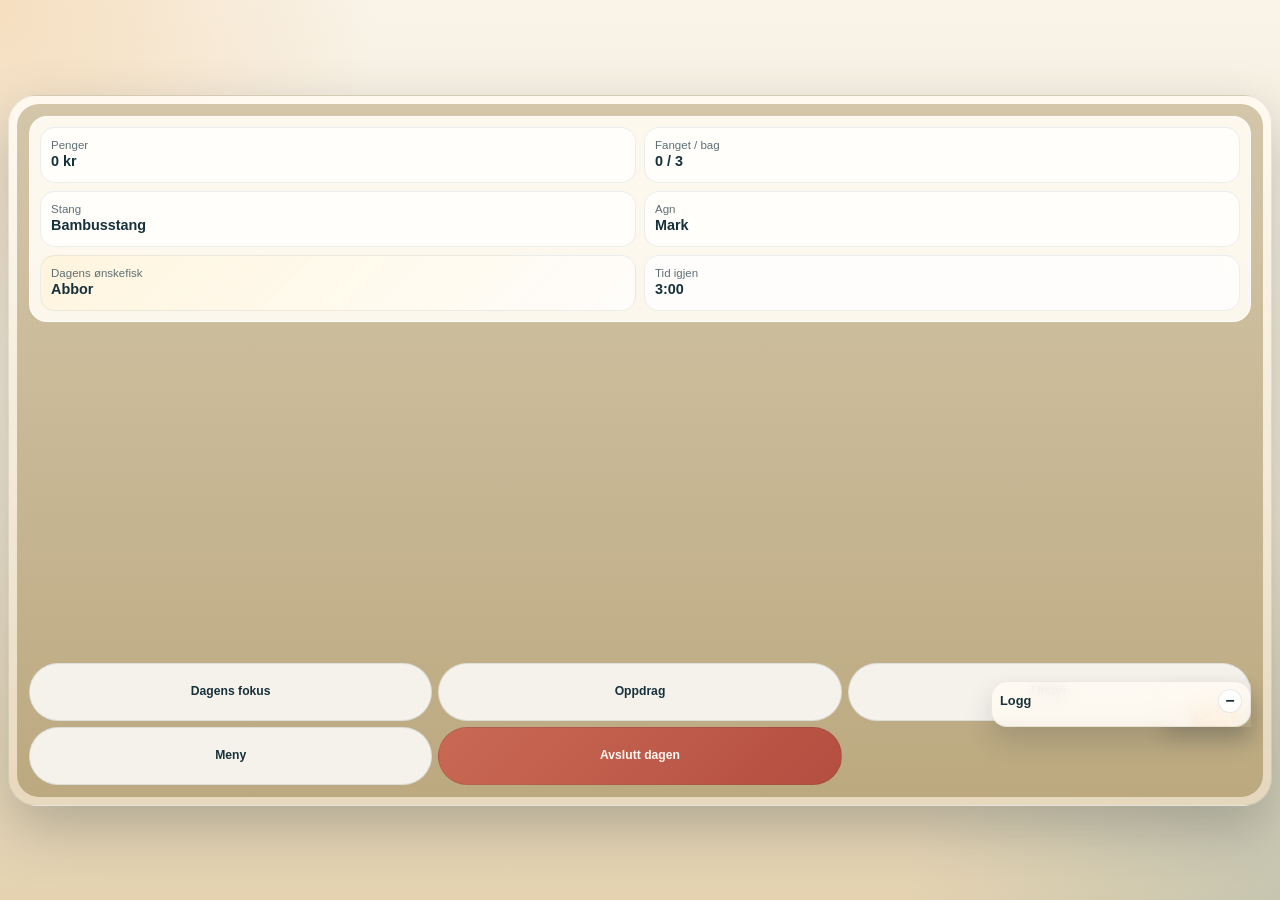
==== fiskespill/index.html @ d003a5ff "Expand Fjord & Fritert gameplay: index.html" ====
<!DOCTYPE html>
<html lang="no">
  <head>
    <meta charset="UTF-8" />
    <meta name="viewport" content="width=device-width, initial-scale=1.0" />
    <title>Fjord &amp; Fritert</title>
    <link rel="stylesheet" href="./styles.css" />
  </head>
  <body>
    <div class="app-shell">
      <section class="game-frame">
        <div class="canvas-wrap">
          <canvas id="gameCanvas" width="960" height="540" aria-label="Spillflate"></canvas>

          <div class="screen-overlay">
            <header class="top-banner">
              <div class="banner-stat">
                <span class="label">Penger</span>
                <strong id="moneyValue">0 kr</strong>
              </div>
              <div class="banner-stat">
                <span class="label">Fanget / bag</span>
                <strong id="caughtValue">0 / 3</strong>
              </div>
              <div class="banner-stat">
                <span class="label">Stang</span>
                <strong id="rodValue">Bambusstang</strong>
              </div>
              <div class="banner-stat">
                <span class="label">Agn</span>
                <strong id="baitValue">Mark</strong>
              </div>
              <div class="banner-stat wish-stat">
                <span class="label">Dagens ønskefisk</span>
                <strong id="demandValue">Abbor</strong>
              </div>
              <div class="banner-stat"><span class="label">Tid igjen</span><strong id="timeValue">3:00</strong></div>
            </header>

            <section class="phase-overlay hidden" id="phaseOverlay">
              <article class="phase-card hidden" id="welcomeScreen">
                <div class="phase-copy">
                  <p class="phase-kicker">Velkommen til kveldsskiftet</p>
                  <h1>Fjord &amp; Fritert</h1>
                  <p class="phase-lead">
                    Du fisker om dagen og kona di driver taverna om kvelden. Finn vann,
                    kast ut, få fangsten i kassa og bygg dere opp til en skikkelig
                    kystinstitusjon.
                  </p>
                  <div class="welcome-points">
                    <p><strong>Bevegelse:</strong> piltaster, WASD eller touch-knapper.</p>
                    <p><strong>Kast:</strong> hold inne kast-knappen lenger for lengre kast.</p>
                    <p><strong>Napp:</strong> trykk på space!</p>
                    <p><strong>Sveiv:</strong> hold og slipp space for å følge grønt felt.</p>
                    <p><strong>Kveld:</strong> selg fisken, tjen XP og bruk ferdighetspoeng smart.</p>
                  </div>
                  <div class="phase-button" style="display: flex; gap: 12px; flex-wrap: wrap;">
                    <button class="primary-button" id="startGameButton" type="button">
                      Start eventyret
                    </button>
                    <button class="secondary-button" type="button" onclick="if (document.fullscreenElement) { if (document.exitFullscreen) { document.exitFullscreen(); } } else if (document.documentElement.requestFullscreen) { document.documentElement.requestFullscreen().catch(() => {}); }">
                      Full skjerm
                    </button>
                  </div>
                </div>
                <div class="phase-art">
                  <svg viewBox="0 0 360 280" class="scene-art" aria-hidden="true">
                    <defs>
                      <linearGradient id="skyGradient" x1="0" y1="0" x2="0" y2="1">
                        <stop offset="0%" stop-color="#f8d9a2" />
                        <stop offset="100%" stop-color="#f4efe4" />
                      </linearGradient>
                      <linearGradient id="waterGradient" x1="0" y1="0" x2="1" y2="1">
                        <stop offset="0%" stop-color="#6ab0c8" />
                        <stop offset="100%" stop-color="#2f708e" />
                      </linearGradient>
                    </defs>
                    <rect width="360" height="280" rx="28" fill="url(#skyGradient)" />
                    <path d="M0 214 C72 198 138 210 200 192 C254 177 308 176 360 190 L360 280 L0 280 Z" fill="#7da064" />
                    <path d="M130 160 C188 132 258 134 360 150 L360 280 L110 280 C112 222 116 182 130 160 Z" fill="url(#waterGradient)" />
                    <rect x="32" y="116" width="118" height="78" rx="12" fill="#c8874a" />
                    <path d="M20 126 L91 78 L161 126 Z" fill="#80492d" />
                    <rect x="70" y="146" width="24" height="48" rx="6" fill="#f6ebcf" />
                    <rect x="102" y="142" width="20" height="28" rx="5" fill="#f6ebcf" />
                    <circle cx="214" cy="104" r="22" fill="#356044" />
                    <circle cx="196" cy="118" r="18" fill="#356044" />
                    <rect x="204" y="118" width="12" height="40" rx="4" fill="#6a4931" />
                    <g transform="translate(248 112)">
                      <ellipse cx="32" cy="20" rx="34" ry="16" fill="#d6edf3" />
                      <path d="M4 18 L-16 4 L-12 20 L-16 36 Z" fill="#d6edf3" />
                      <circle cx="48" cy="16" r="3" fill="#17313a" />
                      <path d="M20 8 C26 12 26 28 20 32" fill="none" stroke="#17313a" stroke-width="2" />
                    </g>
                    <g transform="translate(160 118)">
                      <circle cx="0" cy="0" r="15" fill="#f2c58f" />
                      <rect x="-18" y="14" width="36" height="56" rx="12" fill="#d4604d" />
                      <path d="M-22 34 Q0 18 22 34" fill="none" stroke="#fff3eb" stroke-width="8" stroke-linecap="round" />
                      <circle cx="-5" cy="-3" r="2.5" fill="#17313a" />
                      <circle cx="5" cy="-3" r="2.5" fill="#17313a" />
                      <path d="M-5 6 Q0 10 5 6" fill="none" stroke="#17313a" stroke-width="2.5" stroke-linecap="round" />
                    </g>
                  </svg>
                </div>
              </article>

              <article class="phase-card hidden" id="mapSelectScreen">
                <div class="phase-copy wide">
                  <p class="phase-kicker">Ny dag</p>
                  <h2>Hvor vil du fiske i dag?</h2>
                  <p class="phase-lead">
                    Velg morgenens område før du legger ut. Senere steder er større og
                    mer krevende, men de har også fisk som får kona di til å smile med
                    hele menyen.
                  </p>
                  <div id="mapSelectPanel"></div>
                </div>
              </article>

              <article class="phase-card hidden" id="summaryScreen">
                <div class="phase-copy">
                  <p class="phase-kicker">Kvelden er over</p>
                  <h2>Kona oppsummerer nattas drift</h2>
                  <p class="phase-lead" id="summarySpeech"></p>
                  <div class="summary-grid">
                    <div class="summary-chip">
                      <span class="label">Inntekt</span>
                      <strong id="summaryRevenue">0 kr</strong>
                    </div>
                    <div class="summary-chip">
                      <span class="label">Fisk fanget</span>
                      <strong id="summaryCaught">0</strong>
                    </div>
                    <div class="summary-chip">
                      <span class="label">XP i dag</span>
                      <strong id="summaryXp">0</strong>
                    </div>
                    <div class="summary-chip">
                      <span class="label">Ønskefisk truffet</span>
                      <strong id="summaryWish">0</strong>
                    </div>
                  </div>
                  <div class="summary-lines" id="summaryLines"></div>
                  <button class="primary-button phase-button" id="nextDayButton" type="button">
                    Ny dag, nye muligheter
                  </button>
                </div>
                <div class="phase-art">
                  <svg viewBox="0 0 360 280" class="scene-art" aria-hidden="true">
                    <rect width="360" height="280" rx="28" fill="#f4e8cf" />
                    <rect x="24" y="124" width="148" height="92" rx="14" fill="#bf7f48" />
                    <path d="M10 138 L98 78 L186 138 Z" fill="#78462d" />
                    <rect x="54" y="154" width="30" height="62" rx="6" fill="#f5e7cc" />
                    <rect x="102" y="152" width="26" height="34" rx="6" fill="#f5e7cc" />
                    <path d="M0 224 C72 208 128 210 204 198 C262 188 316 190 360 202 L360 280 L0 280 Z" fill="#7e9d64" />
                    <path d="M216 154 C250 132 314 132 360 146 L360 280 L206 280 C205 228 207 182 216 154 Z" fill="#4a86a4" />
                    <g transform="translate(168 128)">
                      <circle cx="0" cy="0" r="17" fill="#f3c48f" />
                      <rect x="-22" y="15" width="44" height="66" rx="14" fill="#345768" />
                      <path d="M-18 40 Q0 24 18 40" fill="none" stroke="#f5f0ea" stroke-width="8" stroke-linecap="round" />
                      <circle cx="-6" cy="-3" r="2.5" fill="#17313a" />
                      <circle cx="6" cy="-3" r="2.5" fill="#17313a" />
                      <path d="M-7 9 Q0 15 7 9" fill="none" stroke="#17313a" stroke-width="2.5" stroke-linecap="round" />
                    </g>
                    <g transform="translate(242 128)">
                      <circle cx="0" cy="0" r="17" fill="#f3c48f" />
                      <rect x="-23" y="14" width="46" height="68" rx="14" fill="#d26b50" />
                      <circle cx="-6" cy="-4" r="2.5" fill="#17313a" />
                      <circle cx="6" cy="-4" r="2.5" fill="#17313a" />
                      <path d="M-7 9 Q0 15 7 9" fill="none" stroke="#17313a" stroke-width="2.5" stroke-linecap="round" />
                      <path d="M-20 38 Q0 21 20 38" fill="none" stroke="#fff4ea" stroke-width="8" stroke-linecap="round" />
                    </g>
                  </svg>
                </div>
              </article>
            </section>

            <section class="panel-drawer" id="panelDrawer">
              <div class="panel-header">
                <button class="secondary-button hidden" id="backMenuButton" type="button">← Meny</button>
                <div>
                  <h2 id="panelTitle">Panel</h2>
                  <p class="panel-meta" id="panelMeta"></p>
                </div>
              </div>

              <div class="panel-body" id="panel-maps">
                <div id="mapPanel"></div>
              </div>

              <div class="panel-body" id="panel-shop">
                <div id="shopPanel"></div>
              </div>

              <div class="panel-body" id="panel-skills">
                <div id="skillsPanel"></div>
              </div>

              <div class="panel-body" id="panel-journal">
                <div id="journalPanel"></div>
              </div>

              <div class="panel-body" id="panel-menu">
                <div id="menuPanel"></div>
              </div>
              <div class="panel-body" id="panel-focus"><div id="focusPanel"></div></div>
              <div class="panel-body" id="panel-quests"><div id="questsPanel"></div></div>
            </section>

            <section class="fishing-hud hidden" id="fishingHud">
              <div class="fishing-row">
                <span id="fishingStatus">Snøret er klart.</span>
                <span id="fishingHint">Hold inne for å kaste.</span>
              </div>
              <div class="meter-wrap hidden" id="actionMeterWrap">
                <div class="meter-head">
                  <span id="actionMeterLabel">Kastestyrke</span>
                  <span id="actionMeterValue">0%</span>
                </div>
                <div class="fishing-progress-bar">
                  <div id="actionMeterFill"></div>
                </div>
              </div>
              <div class="minigame-track hidden" id="minigameTrack">
                <div class="target-zone" id="targetZone"></div>
                <div class="marker" id="marker"></div>
              </div>
              <div class="tension-wrap hidden" id="tensionWrap">
                <span>Snørebelastning</span>
                <div class="fishing-progress-bar"><div id="tensionFill"></div></div>
              </div>
            </section>

            <section class="catch-overlay hidden" id="catchOverlay" role="dialog" aria-modal="true" aria-labelledby="catchTitle">
              <article class="catch-card">
                <p class="phase-kicker">Fangstrapport</p>
                <h2 id="catchTitle"></h2>
                <p id="catchDetails"></p>
                <p id="catchBagStatus"></p>
                <img id="catchSprite" class="fish-sprite" alt="" />
                <p id="catchAdvice"></p>
                <div class="catch-actions" id="catchActions"></div>
              </article>
            </section>

            <div class="virtual-joystick hidden" id="virtualJoystick" aria-hidden="true">
              <div class="joystick-base" id="joystickBase"></div>
              <div class="joystick-knob" id="joystickKnob"></div>
            </div>

            <section class="touch-controls touch-action-dock" id="touchControls">
              <button class="touch-action-button" data-touch-action="interact" id="touchInteractButton" type="button">
                Kast
              </button>
            </section>

            <section class="log-dock" id="logDock">
              <div class="log-head">
                <span>Logg</span>
                <button class="icon-button" id="toggleLogButton" type="button" aria-label="Minimer logg">−</button>
              </div>
              <div id="catchLog" class="log-list"></div>
            </section>

            <nav class="bottom-nav">
              <button class="nav-button" data-panel="focus" type="button">Dagens fokus</button>
              <button class="nav-button" data-panel="quests" type="button">Oppdrag</button>
              <button class="nav-button" data-panel="shop" type="button">Utstyr</button>
              <button class="nav-button" data-panel="menu" type="button">Meny</button>
              <button class="nav-button nav-end-day" id="endDayButton" type="button">Avslutt dagen</button>
            </nav>
          </div>
        </div>
      </section>
    </div>

    <script src="./src/gameState.js"></script>
    <script src="./src/spriteData.js"></script>
    <script src="./src/fishData.js"></script>
    <script src="./src/maps.js"></script>
    <script src="./src/shop.js"></script>
    <script src="./src/player.js"></script>
    <script src="./src/fishing.js"></script>
    <script src="./src/restaurant.js"></script>
    <script src="./src/ui.js"></script>
    <script src="./src/saveSystem.js"></script>
    <script src="./src/main.js"></script>
  </body>
</html>
---- fiskespill/styles.css ----
:root {
  --bg: #efe2c8;
  --bg-deep: #d2b586;
  --ink: #17313a;
  --muted: #5e6f73;
  --line: rgba(23, 49, 58, 0.12);
  --sea: #3f8baa;
  --sea-deep: #21556d;
  --accent: #de8540;
  --accent-soft: #efb771;
  --good: #74c983;
  --bad: #cb6f57;
  --glass: rgba(255, 250, 241, 0.88);
  --glass-strong: rgba(255, 252, 246, 0.97);
  --shadow: 0 22px 55px rgba(24, 40, 48, 0.26);
  --radius: 24px;
  --radius-small: 16px;
  --top-banner-height: 86px;
  --bottom-bar-height: 58px;
  font-family: "Trebuchet MS", "Segoe UI", sans-serif;
}

* {
  box-sizing: border-box;
}

html,
body {
  margin: 0;
  min-height: 100%;
}

body {
  min-height: 100vh;
  display: grid;
  place-items: center;
  color: var(--ink);
  background:
    radial-gradient(circle at top left, rgba(239, 183, 113, 0.34), transparent 24%),
    radial-gradient(circle at bottom right, rgba(63, 139, 170, 0.18), transparent 24%),
    linear-gradient(180deg, #f9f3e8 0%, #f1e6d1 55%, #e4d2b0 100%);
}

button {
  font: inherit;
  cursor: pointer;
}

.app-shell {
  width: 100vw;
  height: 100vh;
  padding: 8px;
  display: grid;
  place-items: center;
}

.game-frame {
  width: min(calc(100vw - 16px), calc((100vh - 16px) * 16 / 9), 1360px);
  aspect-ratio: 16 / 9;
  padding: 8px;
  border-radius: 28px;
  background: linear-gradient(180deg, rgba(255, 249, 240, 0.96), rgba(232, 217, 190, 0.84));
  box-shadow: var(--shadow);
  border: 1px solid rgba(24, 49, 58, 0.1);
}

.canvas-wrap {
  position: relative;
  overflow: hidden;
  width: 100%;
  height: 100%;
  border-radius: 22px;
  background: linear-gradient(180deg, #d3c6a9 0%, #bca980 100%);
}

canvas {
  display: block;
  width: 100%;
  height: 100%;
}

.screen-overlay {
  position: absolute;
  inset: 0;
  padding: 12px;
  display: flex;
  flex-direction: column;
  pointer-events: none;
}

.top-banner,
.phase-overlay,
.catch-overlay,
.panel-drawer,
.fishing-hud,
.touch-controls,
.log-dock,
.nav-button,
.icon-button {
  pointer-events: auto;
}

.top-banner {
  display: grid;
  grid-template-columns: repeat(6, minmax(0, 1fr));
  gap: 8px;
  min-height: var(--top-banner-height);
  padding: 10px;
  border-radius: 18px;
  background: rgba(255, 251, 243, 0.94);
  border: 1px solid rgba(255, 255, 255, 0.64);
  backdrop-filter: blur(12px);
}

.banner-stat,
.summary-chip {
  display: flex;
  flex-direction: column;
  justify-content: center;
  gap: 2px;
  min-height: 56px;
  padding: 8px 10px;
  border-radius: 15px;
  background: rgba(255, 255, 255, 0.78);
  border: 1px solid rgba(24, 49, 58, 0.08);
}

.wish-stat {
  background: linear-gradient(135deg, rgba(255, 245, 221, 0.96), rgba(255, 255, 255, 0.76));
}

.banner-stat strong,
.summary-chip strong {
  font-size: 0.9rem;
  line-height: 1.2;
}

.label,
.small-note,
.panel-meta,
.phase-kicker {
  color: var(--muted);
  font-size: 0.72rem;
}

.phase-overlay {
  position: absolute;
  inset: 0;
  display: grid;
  place-items: center;
  padding: 18px;
  background: rgba(20, 34, 41, 0.34);
  backdrop-filter: blur(6px);
}

.hidden {
  display: none !important;
}

.catch-overlay {
  position: absolute;
  inset: 0;
  z-index: 5;
  display: grid;
  place-items: center;
  padding: 16px;
  background: rgba(16, 33, 40, 0.56);
  backdrop-filter: blur(4px);
}

.catch-card {
  width: min(92%, 430px);
  max-height: 85%;
  overflow: auto;
  padding: 24px;
  border-radius: 24px;
  background: #fffaf0;
  box-shadow: var(--shadow);
  text-align: center;
}

.catch-card h2 { margin: 6px 0; font-size: 2rem; }
.catch-card p { margin: 8px 0; }
.catch-actions { display: flex; flex-wrap: wrap; justify-content: center; gap: 8px; margin-top: 18px; }
.catch-actions button:hover { transform: none; }
.fish-sprite { display: block; width: 160px; height: 90px; object-fit: contain; image-rendering: pixelated; margin: 8px auto; }
.fish-sprite.undiscovered { filter: grayscale(1) brightness(0); opacity: 0.45; }
.journal-card .fish-sprite { width: 130px; height: 72px; margin: 0 auto 6px; }

.phase-card {
  width: min(92%, 880px);
  min-height: min(72%, 430px);
  max-height: calc(100% - 16px);
  display: grid;
  grid-template-columns: 1.05fr 0.95fr;
  gap: 18px;
  padding: 18px;
  border-radius: 24px;
  background: rgba(255, 252, 246, 0.98);
  border: 1px solid rgba(24, 49, 58, 0.08);
  box-shadow: 0 26px 58px rgba(16, 28, 34, 0.28);
  overflow: hidden;
}

.phase-copy {
  display: flex;
  flex-direction: column;
  gap: 14px;
  min-height: 0;
}

.phase-copy.wide {
  grid-column: 1 / -1;
}

.phase-copy h1,
.phase-copy h2 {
  margin: 0;
  font-size: clamp(1.6rem, 2.8vw, 2.5rem);
  line-height: 1.02;
}

.phase-lead {
  margin: 0;
  line-height: 1.5;
}

.welcome-points,
.summary-lines,
.help-list {
  display: grid;
  gap: 8px;
}

.welcome-points p,
.help-list p,
.menu-card p,
.summary-lines p {
  margin: 0;
  line-height: 1.42;
}

.phase-button {
  align-self: flex-start;
  margin-top: auto;
}

.phase-art {
  display: grid;
  place-items: center;
  min-height: 0;
}

.scene-art {
  width: 100%;
  max-height: 100%;
}

.summary-grid {
  display: grid;
  grid-template-columns: repeat(2, minmax(0, 1fr));
  gap: 8px;
}

#mapSelectPanel,
.summary-lines {
  max-height: 260px;
  overflow: auto;
  padding-right: 4px;
}

.panel-drawer {
  display: none;
  position: absolute;
  left: 12px;
  bottom: calc(var(--bottom-bar-height) + 12px);
  width: min(48%, 460px);
  max-height: 58%;
  padding: 12px;
  border-radius: 20px;
  background: rgba(255, 251, 244, 0.95);
  border: 1px solid rgba(24, 49, 58, 0.09);
  box-shadow: 0 20px 38px rgba(21, 35, 41, 0.22);
  overflow: auto;
}

.panel-drawer.active {
  display: block;
}

.panel-header {
  margin-bottom: 10px;
}

.panel-header h2 {
  margin: 0 0 3px;
  font-size: 1rem;
}

.panel-body {
  display: none;
}

.panel-body.active {
  display: block;
}

.map-card,
.shop-card,
.journal-card,
.summary-card,
.quest-card,
.skill-card,
.menu-card {
  padding: 12px;
  border-radius: var(--radius-small);
  background: var(--glass-strong);
  border: 1px solid var(--line);
}

.map-card + .map-card,
.shop-card + .shop-card,
.journal-card + .journal-card,
.summary-card + .summary-card,
.quest-card + .quest-card,
.skill-card + .skill-card,
.menu-card + .menu-card {
  margin-top: 10px;
}

.card-head,
.skill-row,
.log-head,
.fishing-row,
.meter-head,
.save-row {
  display: flex;
  align-items: center;
  justify-content: space-between;
  gap: 8px;
}

.map-meta,
.shop-meta,
.journal-meta,
.skill-meta {
  margin: 6px 0 0;
  color: var(--muted);
  font-size: 0.82rem;
  line-height: 1.42;
}

.detail-list {
  margin: 8px 0 0;
  padding-left: 16px;
  color: var(--muted);
  font-size: 0.79rem;
  line-height: 1.36;
}

.detail-list li + li {
  margin-top: 4px;
}

.quality-pill,
.tag {
  display: inline-flex;
  align-items: center;
  border-radius: 999px;
  padding: 4px 8px;
  border: 1px solid rgba(24, 49, 58, 0.08);
  background: rgba(221, 133, 64, 0.14);
  color: #96521a;
  font-size: 0.74rem;
  font-weight: 700;
}

.tag {
  background: rgba(63, 139, 170, 0.12);
  color: var(--sea-deep);
}

.primary-button,
.secondary-button,
.danger-button,
.map-button,
.shop-button,
.bait-button,
.skill-button,
.nav-button,
.touch-button,
.touch-action-button,
.icon-button {
  border: 1px solid transparent;
  border-radius: 999px;
  transition: transform 120ms ease, background-color 120ms ease, border-color 120ms ease;
}

.primary-button,
.nav-button.active,
.touch-action-button {
  color: #fff8ef;
  background: linear-gradient(135deg, var(--accent) 0%, var(--accent-soft) 100%);
}

.secondary-button,
.map-button,
.shop-button,
.bait-button,
.skill-button,
.nav-button,
.touch-button,
.icon-button {
  color: var(--ink);
  background: rgba(255, 255, 255, 0.84);
  border-color: rgba(24, 49, 58, 0.1);
}

.danger-button,
.nav-end-day {
  color: #fff7f1;
  background: linear-gradient(135deg, #c96954 0%, #b44e40 100%);
}

.primary-button,
.secondary-button,
.danger-button {
  min-height: 40px;
  padding: 0 16px;
}

.map-button,
.shop-button,
.bait-button,
.skill-button {
  width: 100%;
  margin-top: 10px;
  min-height: 40px;
  padding: 10px 14px;
}

.map-button.active {
  color: #fff8ef;
  background: linear-gradient(135deg, var(--accent) 0%, var(--accent-soft) 100%);
}

.map-button[disabled],
.shop-button[disabled],
.bait-button[disabled],
.skill-button[disabled] {
  opacity: 0.58;
  cursor: not-allowed;
}

.xp-block {
  padding: 10px 12px;
  border-radius: 16px;
  background: rgba(255, 255, 255, 0.82);
  border: 1px solid rgba(24, 49, 58, 0.08);
}

.xp-head {
  display: flex;
  justify-content: space-between;
  gap: 8px;
  font-size: 0.82rem;
}

.xp-bar,
.fishing-progress-bar,
.quest-progress {
  width: 100%;
  height: 10px;
  margin-top: 8px;
  overflow: hidden;
  border-radius: 999px;
  background: rgba(24, 49, 58, 0.11);
}

#xpBarFill,
#actionMeterFill,
.quest-progress > div {
  height: 100%;
  width: 0%;
  border-radius: inherit;
  background: linear-gradient(90deg, #de9f46 0%, #efc86e 100%);
}

#tensionFill { height: 100%; width: 0%; background: linear-gradient(90deg, #edb35b, #c95a4b); }
.tension-wrap { font-size: 0.72rem; }

.quest-progress > div {
  background: linear-gradient(90deg, #5d9f64 0%, #7cc582 100%);
}

.fishing-hud {
  display: grid;
  gap: 8px;
  position: absolute;
  left: 50%;
  bottom: calc(var(--bottom-bar-height) + 68px);
  width: min(36%, 336px);
  padding: 11px;
  border-radius: 18px;
  background: rgba(18, 31, 39, 0.88);
  color: #fff8ef;
  box-shadow: 0 18px 32px rgba(14, 24, 29, 0.34);
  transform: translateX(-50%);
}

.fishing-row {
  align-items: flex-start;
}

.fishing-row span:first-child {
  font-weight: 700;
}

.fishing-row span:last-child {
  color: rgba(255, 248, 239, 0.8);
  font-size: 0.77rem;
  text-align: right;
}

.minigame-track {
  position: relative;
  height: 18px;
  overflow: hidden;
  border-radius: 999px;
  background: linear-gradient(90deg, rgba(255, 255, 255, 0.18), rgba(255, 255, 255, 0.08));
}

.target-zone,
.marker {
  position: absolute;
  top: 0;
  height: 100%;
  border-radius: 999px;
}

.target-zone {
  background: rgba(116, 201, 131, 0.84);
}

.marker {
  width: 10px;
  background: #fff6e8;
  box-shadow: 0 0 0 2px rgba(0, 0, 0, 0.14);
}

.touch-controls {
  position: absolute;
  bottom: calc(var(--bottom-bar-height) + 12px);
  right: 12px;
  display: flex;
  justify-content: flex-end;
  align-items: flex-end;
}

.touch-action-dock {
  left: auto;
  width: auto;
}

.virtual-joystick {
  position: absolute;
  inset: 0;
  pointer-events: none;
}

.joystick-base,
.joystick-knob {
  position: absolute;
  border-radius: 999px;
  opacity: 0;
  transform: translate(-50%, -50%);
  transition: opacity 100ms ease;
}

.virtual-joystick.active .joystick-base,
.virtual-joystick.active .joystick-knob {
  opacity: 1;
}

.joystick-base {
  width: 88px;
  height: 88px;
  background: rgba(255, 251, 243, 0.16);
  border: 1px solid rgba(255, 255, 255, 0.38);
  backdrop-filter: blur(4px);
  box-shadow: 0 10px 24px rgba(18, 31, 39, 0.18);
}

.joystick-knob {
  width: 40px;
  height: 40px;
  background: rgba(255, 251, 243, 0.82);
  border: 1px solid rgba(24, 49, 58, 0.12);
  box-shadow: 0 10px 20px rgba(18, 31, 39, 0.22);
}

.touch-controls {
  display: flex;
  min-width: 86px;
  min-height: 44px;
  padding: 0 12px;
  font-weight: 700;
  backdrop-filter: blur(8px);
  box-shadow: 0 10px 20px rgba(19, 30, 35, 0.18);
}

.log-dock {
  position: absolute;
  right: 12px;
  bottom: calc(var(--bottom-bar-height) + 12px);
  width: min(27%, 220px);
  padding: 7px 8px;
  border-radius: 16px;
  background: rgba(255, 251, 243, 0.86);
  border: 1px solid rgba(24, 49, 58, 0.08);
  box-shadow: 0 14px 28px rgba(21, 35, 41, 0.16);
  backdrop-filter: blur(10px);
}

.log-dock.collapsed {
  width: 84px;
}

.log-head {
  font-size: 0.8rem;
  font-weight: 700;
}

.icon-button {
  width: 24px;
  height: 24px;
  padding: 0;
  font-size: 1rem;
  line-height: 1;
}

.log-list {
  display: grid;
  gap: 4px;
  max-height: 88px;
  margin-top: 6px;
  overflow: auto;
}

.log-entry {
  padding: 5px 7px;
  border-radius: 10px;
  background: rgba(255, 255, 255, 0.72);
  border: 1px solid rgba(24, 49, 58, 0.06);
  line-height: 1.24;
  font-size: 0.71rem;
}

.bottom-nav {
  display: grid;
  grid-template-columns: repeat(5, minmax(0, 1fr));
  gap: 6px;
  margin-top: auto;
}

.nav-button {
  min-height: var(--bottom-bar-height);
  padding: 6px 8px;
  font-size: 0.76rem;
  font-weight: 700;
  line-height: 1.15;
}

.skill-levels {
  display: flex;
  gap: 6px;
}

.skill-dot {
  width: 12px;
  height: 12px;
  border-radius: 999px;
  background: rgba(24, 49, 58, 0.14);
}

.skill-dot.filled {
  background: linear-gradient(135deg, var(--accent) 0%, var(--accent-soft) 100%);
}

@media (hover: hover) {
  .primary-button:hover,
  .secondary-button:hover,
  .danger-button:hover,
  .map-button:hover,
  .shop-button:hover,
  .bait-button:hover,
  .skill-button:hover,
  .nav-button:hover,
  .touch-button:hover,
  .touch-action-button:hover,
  .icon-button:hover {
    transform: translateY(-1px);
  }
}

@media (max-aspect-ratio: 10 / 7) {
  .game-frame {
    width: min(calc(100vw - 12px), 100%);
  }

  .phase-card {
    width: min(96%, 760px);
    grid-template-columns: 1fr;
  }

  .top-banner {
    grid-template-columns: repeat(2, minmax(0, 1fr));
    min-height: auto;
  }

  .panel-drawer {
    width: calc(100% - 24px);
    max-height: 52%;
  }

  .fishing-hud,
  .log-dock {
    width: min(48%, 260px);
  }

  .bottom-nav {
    grid-template-columns: repeat(3, minmax(0, 1fr));
  }
}
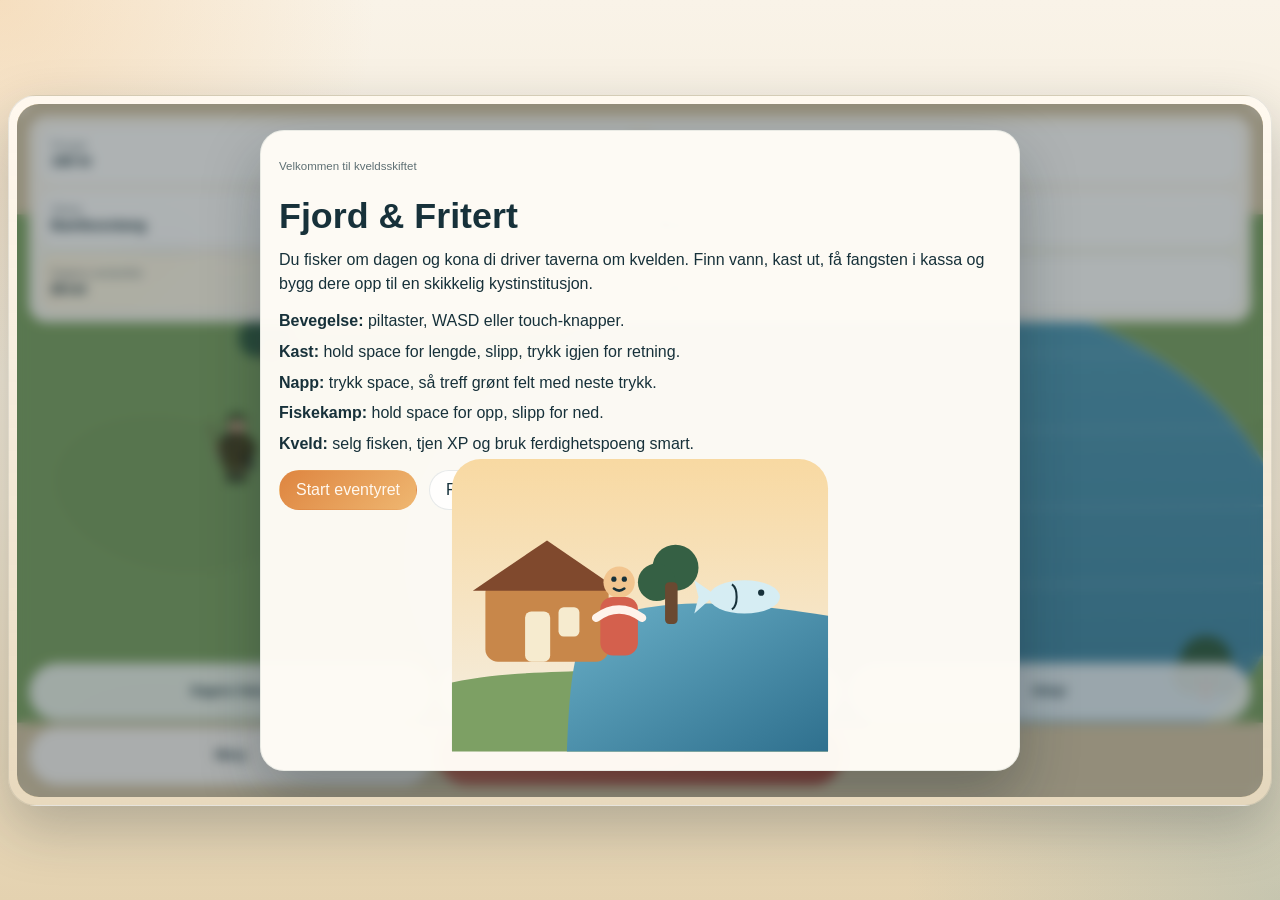
==== commit feb1c4ae: "Bring fishing minigame closer to Godot: index.html" ====
--- a/fiskespill/index.html
+++ b/fiskespill/index.html
@@ -49,9 +49,9 @@
                   </p>
                   <div class="welcome-points">
                     <p><strong>Bevegelse:</strong> piltaster, WASD eller touch-knapper.</p>
-                    <p><strong>Kast:</strong> hold inne kast-knappen lenger for lengre kast.</p>
-                    <p><strong>Napp:</strong> trykk på space!</p>
-                    <p><strong>Sveiv:</strong> hold og slipp space for å følge grønt felt.</p>
+                    <p><strong>Kast:</strong> hold space for lengde, slipp, trykk igjen for retning.</p>
+                    <p><strong>Napp:</strong> trykk space, så treff grønt felt med neste trykk.</p>
+                    <p><strong>Fiskekamp:</strong> hold space for opp, slipp for ned.</p>
                     <p><strong>Kveld:</strong> selg fisken, tjen XP og bruk ferdighetspoeng smart.</p>
                   </div>
                   <div class="phase-button" style="display: flex; gap: 12px; flex-wrap: wrap;">
@@ -222,8 +222,9 @@
               </div>
               <div class="minigame-track hidden" id="minigameTrack">
                 <div class="target-zone" id="targetZone"></div>
-                <div class="marker" id="marker"></div>
-              </div>
+                <img class="reel-fish" id="reelFish" alt="Fisk" />
+              </div>
+              <div class="hook-track hidden" id="hookTrack"><div class="hook-zone" id="hookZone"></div><div class="hook-indicator" id="hookIndicator"></div></div>
               <div class="tension-wrap hidden" id="tensionWrap">
                 <span>Snørebelastning</span>
                 <div class="fishing-progress-bar"><div id="tensionFill"></div></div>
--- a/fiskespill/styles.css
+++ b/fiskespill/styles.css
@@ -507,6 +507,13 @@
   box-shadow: 0 18px 32px rgba(14, 24, 29, 0.34);
   transform: translateX(-50%);
 }
+.fishing-hud.reeling {
+  left: auto;
+  right: 26%;
+  bottom: calc(var(--bottom-bar-height) + 10px);
+  width: 190px;
+  transform: none;
+}
 
 .fishing-row {
   align-items: flex-start;
@@ -524,10 +531,12 @@
 
 .minigame-track {
   position: relative;
-  height: 18px;
+  height: 180px;
+  width: 76px;
+  margin: 0 auto;
   overflow: hidden;
-  border-radius: 999px;
-  background: linear-gradient(90deg, rgba(255, 255, 255, 0.18), rgba(255, 255, 255, 0.08));
+  border-radius: 12px;
+  background: linear-gradient(180deg, rgba(255, 255, 255, 0.18), rgba(255, 255, 255, 0.08));
 }
 
 .target-zone,
@@ -539,8 +548,24 @@
 }
 
 .target-zone {
+  left: 0;
+  width: 100%;
   background: rgba(116, 201, 131, 0.84);
 }
+
+.reel-fish {
+  position: absolute;
+  left: 4px;
+  width: 68px;
+  height: 40px;
+  object-fit: contain;
+  image-rendering: pixelated;
+  transform: translateY(-50%);
+}
+
+.hook-track { position: relative; height: 26px; border-radius: 8px; background: rgba(255,255,255,.16); }
+.hook-zone { position: absolute; top: 0; height: 100%; background: var(--good); border-radius: 7px; }
+.hook-indicator { position: absolute; top: -3px; width: 5px; height: 32px; background: #fff4de; border-radius: 3px; }
 
 .marker {
   width: 10px;
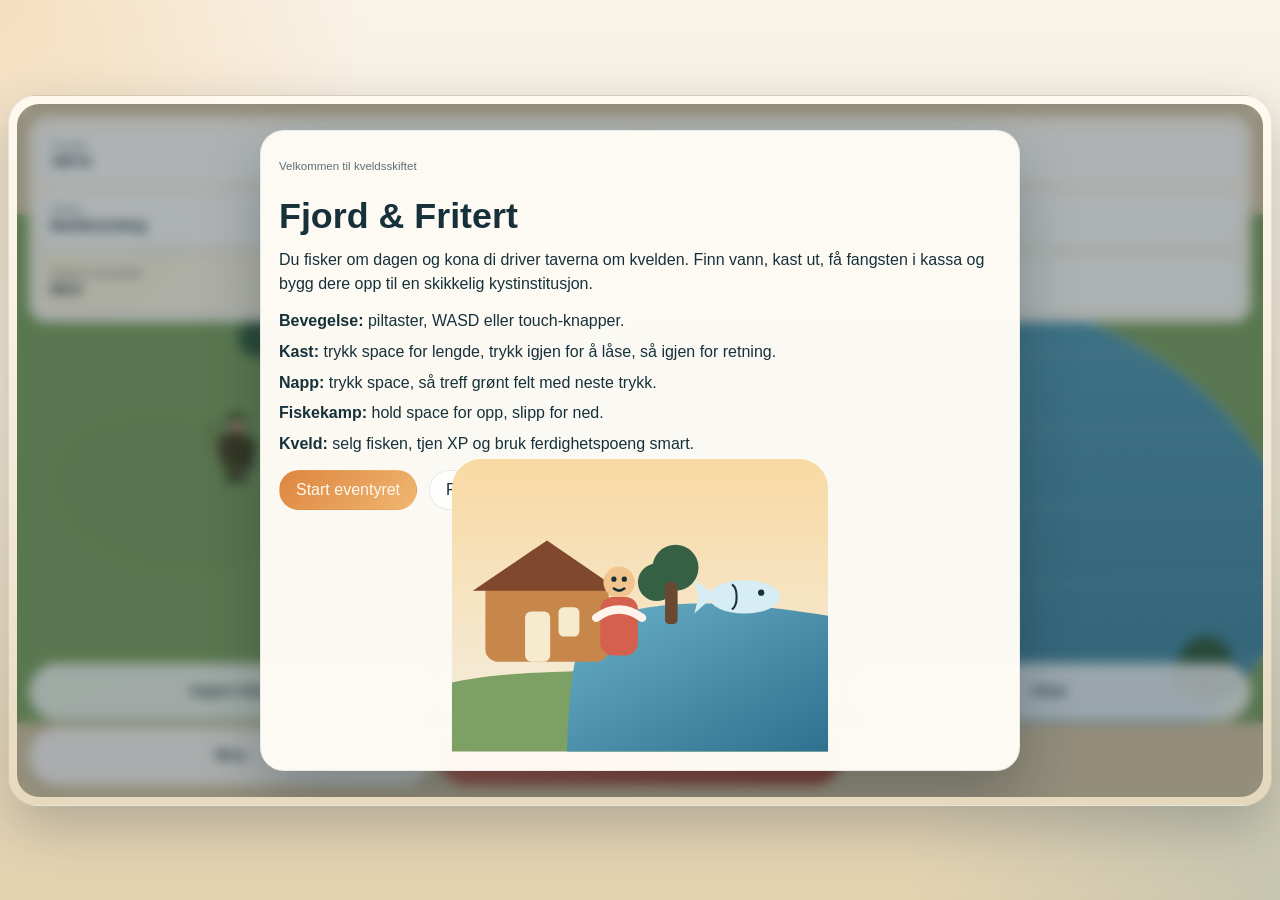
==== commit cc647c8e: "Tune casting, lure retrieval and fish fights: index.html" ====
--- a/fiskespill/index.html
+++ b/fiskespill/index.html
@@ -49,7 +49,7 @@
                   </p>
                   <div class="welcome-points">
                     <p><strong>Bevegelse:</strong> piltaster, WASD eller touch-knapper.</p>
-                    <p><strong>Kast:</strong> hold space for lengde, slipp, trykk igjen for retning.</p>
+                    <p><strong>Kast:</strong> trykk space for lengde, trykk igjen for å låse, så igjen for retning.</p>
                     <p><strong>Napp:</strong> trykk space, så treff grønt felt med neste trykk.</p>
                     <p><strong>Fiskekamp:</strong> hold space for opp, slipp for ned.</p>
                     <p><strong>Kveld:</strong> selg fisken, tjen XP og bruk ferdighetspoeng smart.</p>
--- a/fiskespill/styles.css
+++ b/fiskespill/styles.css
@@ -511,7 +511,8 @@
   left: auto;
   right: 26%;
   bottom: calc(var(--bottom-bar-height) + 10px);
-  width: 190px;
+  width: 220px;
+  min-height: 360px;
   transform: none;
 }
 
@@ -531,8 +532,8 @@
 
 .minigame-track {
   position: relative;
-  height: 180px;
-  width: 76px;
+  height: 240px;
+  width: 140px;
   margin: 0 auto;
   overflow: hidden;
   border-radius: 12px;
@@ -555,9 +556,9 @@
 
 .reel-fish {
   position: absolute;
-  left: 4px;
-  width: 68px;
-  height: 40px;
+  left: 10px;
+  width: 120px;
+  height: 34px;
   object-fit: contain;
   image-rendering: pixelated;
   transform: translateY(-50%);
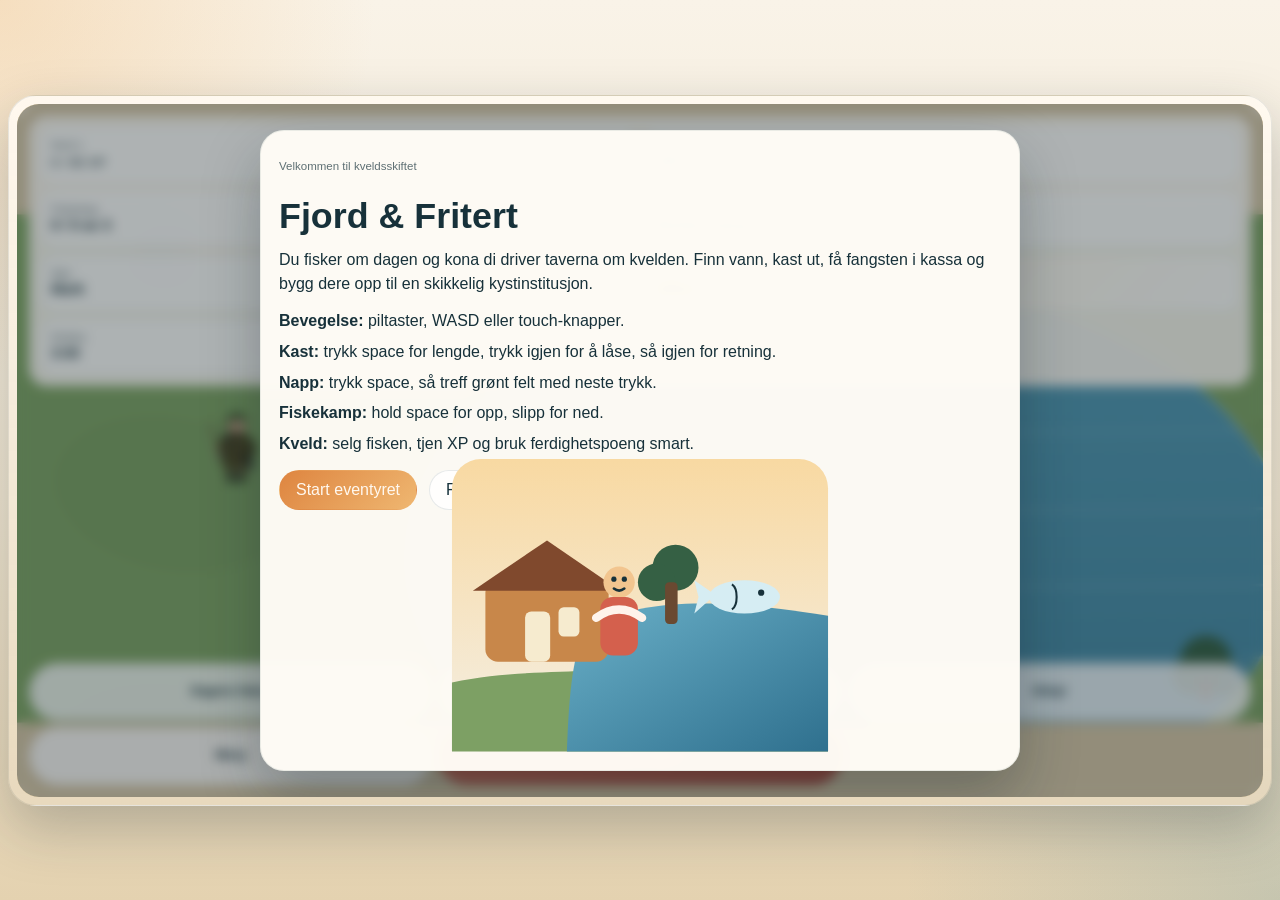
==== commit 826f2c49: "Improve fishing game day cycle and restaurant systems" ====
--- a/fiskespill/index.html
+++ b/fiskespill/index.html
@@ -14,13 +14,14 @@
 
           <div class="screen-overlay">
             <header class="top-banner">
+              <div class="banner-stat level-stat"><span class="label" id="levelLabel">Nivå 1</span><div class="xp-mini"><div id="headerXpFill"></div></div><small id="headerXpText">0 / 90 XP</small></div>
               <div class="banner-stat">
                 <span class="label">Penger</span>
                 <strong id="moneyValue">0 kr</strong>
               </div>
               <div class="banner-stat">
-                <span class="label">Fanget / bag</span>
-                <strong id="caughtValue">0 / 3</strong>
+                <span class="label">Fiskebag</span>
+                <strong id="caughtValue">0 / 3 kg</strong>
               </div>
               <div class="banner-stat">
                 <span class="label">Stang</span>
@@ -34,7 +35,7 @@
                 <span class="label">Dagens ønskefisk</span>
                 <strong id="demandValue">Abbor</strong>
               </div>
-              <div class="banner-stat"><span class="label">Tid igjen</span><strong id="timeValue">3:00</strong></div>
+              <div class="banner-stat clock-stat" id="clockStat"><span class="label">Klokka</span><strong id="timeValue">06:00</strong></div>
             </header>
 
             <section class="phase-overlay hidden" id="phaseOverlay">
@@ -141,7 +142,7 @@
                   </div>
                   <div class="summary-lines" id="summaryLines"></div>
                   <button class="primary-button phase-button" id="nextDayButton" type="button">
-                    Ny dag, nye muligheter
+                    Se på utstyr
                   </button>
                 </div>
                 <div class="phase-art">
@@ -172,6 +173,34 @@
                   </svg>
                 </div>
               </article>
+              <article class="phase-card phase-list hidden" id="restaurantScreen">
+                <div class="phase-copy wide">
+                  <p class="phase-kicker">Klokka er 18 · Kveld på tavernaen</p>
+                  <h2>Hva skal kona servere?</h2>
+                  <p class="phase-lead">Velg rett for hver fisk. Stekt er trygt, kaker treffer familier, filet frister matnerder. Fisk i tanken kan vente.</p>
+                  <p id="restaurantMeta"></p>
+                  <div class="phase-scroll" id="restaurantPanel"></div>
+                  <button class="primary-button phase-button" id="serveButton" type="button">Server gjestene</button>
+                </div>
+              </article>
+              <article class="phase-card phase-list hidden" id="afterShopScreen">
+                <div class="phase-copy wide">
+                  <p class="phase-kicker">Før neste dag · 1 av 2</p>
+                  <h2>Oppgrader utstyret</h2>
+                  <p class="phase-lead">Bruk kveldens inntekt på fiskeutstyr, båt, bag, tank eller restaurant.</p>
+                  <div class="phase-scroll" id="afterShopPanel"></div>
+                  <button class="primary-button phase-button" id="afterShopButton" type="button">Se på ferdigheter</button>
+                </div>
+              </article>
+              <article class="phase-card phase-list hidden" id="afterSkillsScreen">
+                <div class="phase-copy wide">
+                  <p class="phase-kicker">Før neste dag · 2 av 2</p>
+                  <h2>Utvikle fiskeren</h2>
+                  <p class="phase-lead">Bruk ferdighetspoeng. Hver forbedring virker gradvis.</p>
+                  <div class="phase-scroll" id="afterSkillsPanel"></div>
+                  <button class="primary-button phase-button" id="afterSkillsButton" type="button">Velg fiskeplass</button>
+                </div>
+              </article>
             </section>
 
             <section class="panel-drawer" id="panelDrawer">
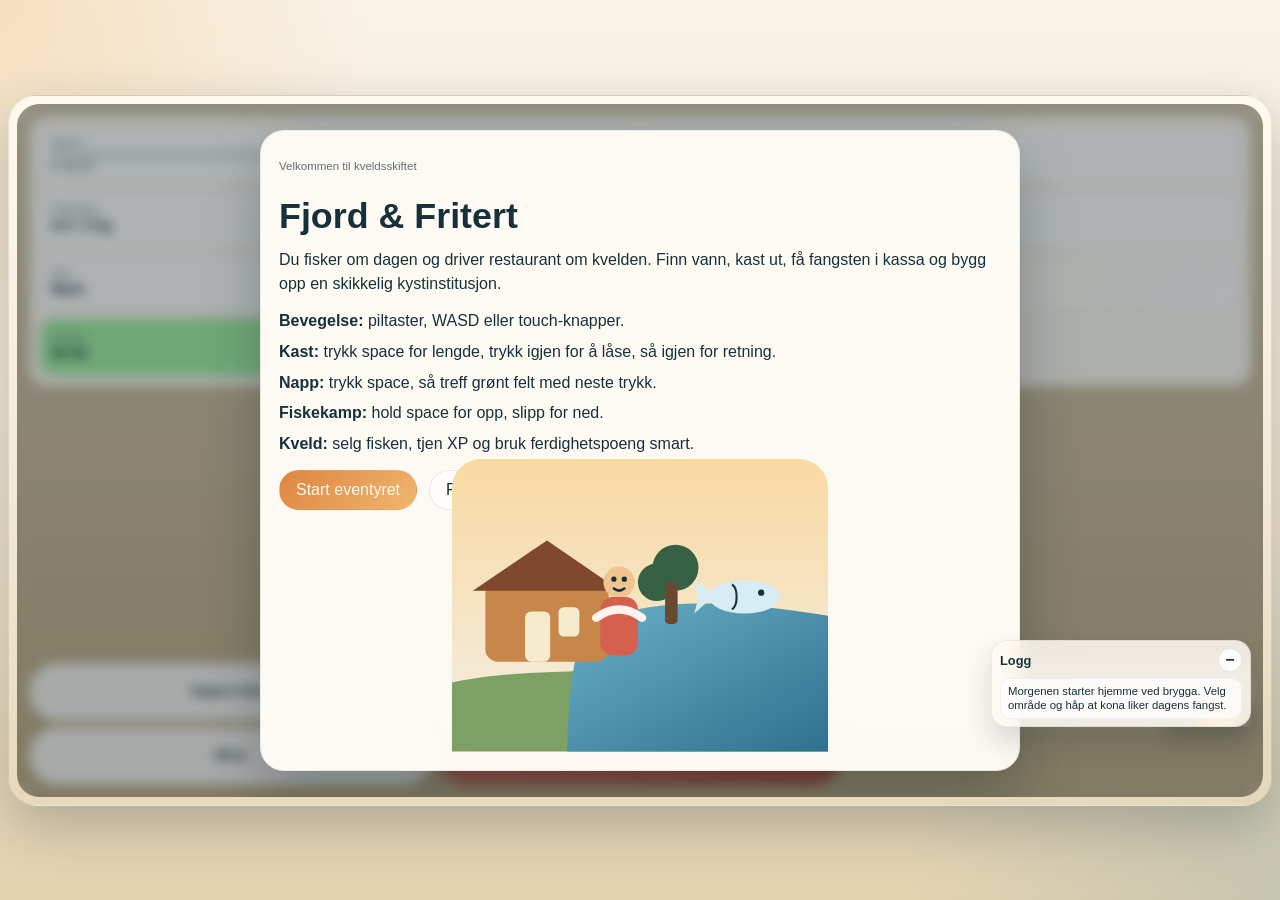
==== commit be1c2569: "Expand restaurant reputation gameplay and improve mobile menus" ====
--- a/fiskespill/index.html
+++ b/fiskespill/index.html
@@ -44,8 +44,8 @@
                   <p class="phase-kicker">Velkommen til kveldsskiftet</p>
                   <h1>Fjord &amp; Fritert</h1>
                   <p class="phase-lead">
-                    Du fisker om dagen og kona di driver taverna om kvelden. Finn vann,
-                    kast ut, få fangsten i kassa og bygg dere opp til en skikkelig
+                    Du fisker om dagen og driver restaurant om kvelden. Finn vann,
+                    kast ut, få fangsten i kassa og bygg opp en skikkelig
                     kystinstitusjon.
                   </p>
                   <div class="welcome-points">
@@ -110,18 +110,18 @@
                   <h2>Hvor vil du fiske i dag?</h2>
                   <p class="phase-lead">
                     Velg morgenens område før du legger ut. Senere steder er større og
-                    mer krevende, men de har også fisk som får kona di til å smile med
-                    hele menyen.
+                    mer krevende, men de har også fisk som kan løfte menyen.
                   </p>
                   <div id="mapSelectPanel"></div>
                 </div>
               </article>
 
-              <article class="phase-card hidden" id="summaryScreen">
+              <article class="phase-card phase-list hidden" id="summaryScreen">
                 <div class="phase-copy">
                   <p class="phase-kicker">Kvelden er over</p>
-                  <h2>Kona oppsummerer nattas drift</h2>
-                  <p class="phase-lead" id="summarySpeech"></p>
+                  <h2>Oppsummering av salg</h2>
+                  <div class="reputation-hero"><span>RYKTE</span><strong id="summaryReputation">0</strong><small id="summaryReputationChange">+0 i kveld</small></div>
+                  <div id="reputationFactors" class="reputation-factors"></div>
                   <div class="summary-grid">
                     <div class="summary-chip">
                       <span class="label">Inntekt</span>
@@ -145,7 +145,7 @@
                     Se på utstyr
                   </button>
                 </div>
-                <div class="phase-art">
+                <div class="phase-art summary-art">
                   <svg viewBox="0 0 360 280" class="scene-art" aria-hidden="true">
                     <rect width="360" height="280" rx="28" fill="#f4e8cf" />
                     <rect x="24" y="124" width="148" height="92" rx="14" fill="#bf7f48" />
@@ -162,25 +162,26 @@
                       <circle cx="6" cy="-3" r="2.5" fill="#17313a" />
                       <path d="M-7 9 Q0 15 7 9" fill="none" stroke="#17313a" stroke-width="2.5" stroke-linecap="round" />
                     </g>
-                    <g transform="translate(242 128)">
-                      <circle cx="0" cy="0" r="17" fill="#f3c48f" />
-                      <rect x="-23" y="14" width="46" height="68" rx="14" fill="#d26b50" />
-                      <circle cx="-6" cy="-4" r="2.5" fill="#17313a" />
-                      <circle cx="6" cy="-4" r="2.5" fill="#17313a" />
-                      <path d="M-7 9 Q0 15 7 9" fill="none" stroke="#17313a" stroke-width="2.5" stroke-linecap="round" />
-                      <path d="M-20 38 Q0 21 20 38" fill="none" stroke="#fff4ea" stroke-width="8" stroke-linecap="round" />
-                    </g>
                   </svg>
                 </div>
               </article>
               <article class="phase-card phase-list hidden" id="restaurantScreen">
                 <div class="phase-copy wide">
                   <p class="phase-kicker">Klokka er 18 · Kveld på tavernaen</p>
-                  <h2>Hva skal kona servere?</h2>
-                  <p class="phase-lead">Velg rett for hver fisk. Stekt er trygt, kaker treffer familier, filet frister matnerder. Fisk i tanken kan vente.</p>
+                  <h2>Hva skal du servere?</h2>
+                  <p class="phase-lead">Velg rett for hver fisk. Kaker løfter enkel fisk, stekt krever bedre råvare. De beste rettene får bord først; resten går til grossist. Fisk i tanken kan vente.</p>
                   <p id="restaurantMeta"></p>
                   <div class="phase-scroll" id="restaurantPanel"></div>
                   <button class="primary-button phase-button" id="serveButton" type="button">Server gjestene</button>
+                </div>
+              </article>
+              <article class="phase-card phase-list hidden" id="eveningScreen">
+                <div class="phase-copy wide">
+                  <p class="phase-kicker">Kvelden pågår</p>
+                  <h2 id="eveningTitle">Serverer gjestene</h2>
+                  <div class="evening-progress"><div id="eveningProgressFill"></div></div>
+                  <p id="eveningCount">0 kunder</p>
+                  <div id="eveningEvents" class="phase-scroll evening-events"></div>
                 </div>
               </article>
               <article class="phase-card phase-list hidden" id="afterShopScreen">
@@ -189,7 +190,7 @@
                   <h2>Oppgrader utstyret</h2>
                   <p class="phase-lead">Bruk kveldens inntekt på fiskeutstyr, båt, bag, tank eller restaurant.</p>
                   <div class="phase-scroll" id="afterShopPanel"></div>
-                  <button class="primary-button phase-button" id="afterShopButton" type="button">Se på ferdigheter</button>
+                  <button class="primary-button phase-button" id="afterShopButton" type="button">Videre</button>
                 </div>
               </article>
               <article class="phase-card phase-list hidden" id="afterSkillsScreen">
--- a/fiskespill/styles.css
+++ b/fiskespill/styles.css
@@ -102,7 +102,7 @@
 
 .top-banner {
   display: grid;
-  grid-template-columns: repeat(6, minmax(0, 1fr));
+  grid-template-columns: repeat(7, minmax(0, 1fr));
   gap: 8px;
   min-height: var(--top-banner-height);
   padding: 10px;
@@ -128,6 +128,10 @@
 .wish-stat {
   background: linear-gradient(135deg, rgba(255, 245, 221, 0.96), rgba(255, 255, 255, 0.76));
 }
+.xp-mini { height: 8px; border-radius: 99px; background: #d8e0db; overflow: hidden; }
+.xp-mini > div { height: 100%; width: 0; background: #5ca86b; }
+.level-stat small { font-size: .65rem; }
+.clock-stat { transition: background-color .5s linear; }
 
 .banner-stat strong,
 .summary-chip strong {
@@ -212,6 +216,19 @@
 .phase-copy.wide {
   grid-column: 1 / -1;
 }
+.phase-list { height: min(80%, 500px); min-height: 0; grid-template-rows: minmax(0, 1fr); }
+.phase-list .phase-copy { min-height: 0; overflow: hidden; }
+.phase-scroll { min-height: 0; flex: 1 1 0; overflow-y: auto; overflow-x: hidden; padding-right: 6px; overscroll-behavior: contain; }
+.restaurant-fish { display: grid; grid-template-columns: 68px 1fr minmax(130px, 190px); align-items: center; gap: 10px; padding: 8px; border: 1px solid var(--line); border-radius: 14px; background: #fff; }
+.restaurant-fish img { width: 64px; height: 48px; object-fit: contain; image-rendering: pixelated; }
+.restaurant-fish small { display: block; color: var(--muted); }
+.restaurant-fish select { width: 100%; min-height: 36px; border: 1px solid var(--line); border-radius: 9px; background: #fffaf0; color: var(--ink); font: inherit; }
+.phase-scroll .shop-card, .phase-scroll .skill-card { margin-top: 0; }
+.phase-scroll .shop-card + .shop-card, .phase-scroll .skill-card + .skill-card { margin-top: 8px; }
+.shop-price { margin: 7px 0 9px; font-weight: 700; color: #96521a; }
+.upgrade-compare { display: grid; grid-template-columns: repeat(2, minmax(0, 1fr)); column-gap: 12px; row-gap: 5px; }
+.upgrade-heading { font-weight: 700; font-size: .8rem; line-height: 1.25; }
+.upgrade-cell { min-width: 0; font-size: .79rem; line-height: 1.35; color: var(--muted); }
 
 .phase-copy h1,
 .phase-copy h2 {
@@ -738,6 +755,9 @@
     width: min(96%, 760px);
     grid-template-columns: 1fr;
   }
+  .restaurant-fish { grid-template-columns: 52px 1fr; }
+  .restaurant-fish img { width: 50px; }
+  .restaurant-fish select { grid-column: 1 / -1; }
 
   .top-banner {
     grid-template-columns: repeat(2, minmax(0, 1fr));
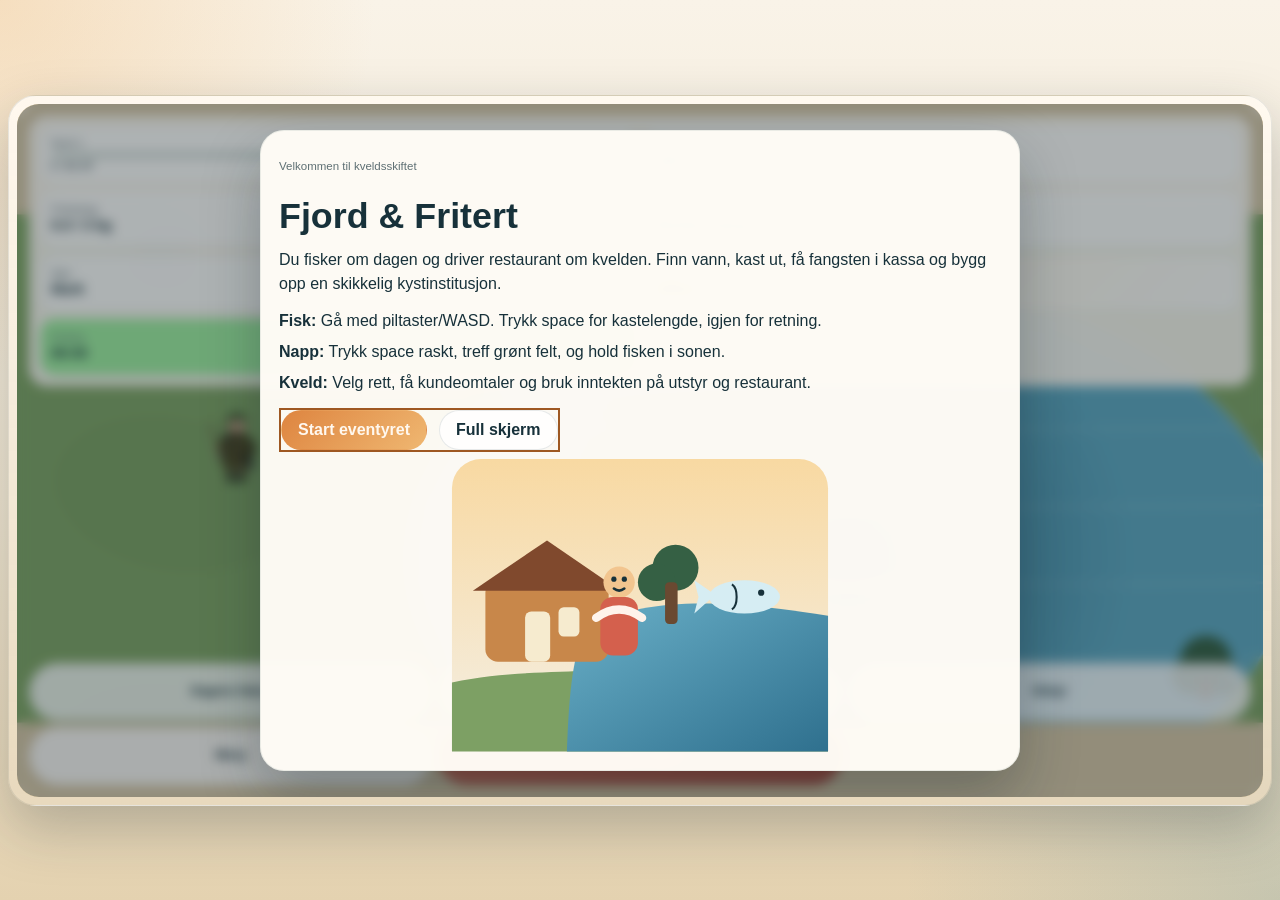
==== commit 066e00ff: "Add career title screen, developer testing and achievements" ====
--- a/fiskespill/index.html
+++ b/fiskespill/index.html
@@ -39,6 +39,19 @@
             </header>
 
             <section class="phase-overlay hidden" id="phaseOverlay">
+              <article class="phase-card phase-list hidden" id="titleScreen">
+                <div class="phase-copy wide">
+                  <p class="phase-kicker">Fiske om dagen · restaurant om kvelden</p>
+                  <h1>Fjord &amp; Fritert</h1>
+                  <p class="phase-lead">Fang fisk, velg hvordan du serverer den, og bygg et rykte som fyller restauranten.</p>
+                  <div class="title-progress" id="titleProgress"></div>
+                  <div class="title-achievements" id="titleAchievements"></div>
+                  <div class="title-actions">
+                    <button class="primary-button" id="continueButton" type="button">Fortsett</button>
+                    <button class="secondary-button" id="newCareerButton" type="button">Ny karriere</button>
+                  </div>
+                </div>
+              </article>
               <article class="phase-card hidden" id="welcomeScreen">
                 <div class="phase-copy">
                   <p class="phase-kicker">Velkommen til kveldsskiftet</p>
@@ -49,11 +62,9 @@
                     kystinstitusjon.
                   </p>
                   <div class="welcome-points">
-                    <p><strong>Bevegelse:</strong> piltaster, WASD eller touch-knapper.</p>
-                    <p><strong>Kast:</strong> trykk space for lengde, trykk igjen for å låse, så igjen for retning.</p>
-                    <p><strong>Napp:</strong> trykk space, så treff grønt felt med neste trykk.</p>
-                    <p><strong>Fiskekamp:</strong> hold space for opp, slipp for ned.</p>
-                    <p><strong>Kveld:</strong> selg fisken, tjen XP og bruk ferdighetspoeng smart.</p>
+                    <p><strong>Fisk:</strong> Gå med piltaster/WASD. Trykk space for kastelengde, igjen for retning.</p>
+                    <p><strong>Napp:</strong> Trykk space raskt, treff grønt felt, og hold fisken i sonen.</p>
+                    <p><strong>Kveld:</strong> Velg rett, få kundeomtaler og bruk inntekten på utstyr og restaurant.</p>
                   </div>
                   <div class="phase-button" style="display: flex; gap: 12px; flex-wrap: wrap;">
                     <button class="primary-button" id="startGameButton" type="button">
@@ -141,6 +152,7 @@
                     </div>
                   </div>
                   <div class="summary-lines" id="summaryLines"></div>
+                  <div class="summary-achievements" id="summaryAchievements"></div>
                   <button class="primary-button phase-button" id="nextDayButton" type="button">
                     Se på utstyr
                   </button>
@@ -228,6 +240,7 @@
               <div class="panel-body" id="panel-journal">
                 <div id="journalPanel"></div>
               </div>
+              <div class="panel-body" id="panel-achievements"><div id="achievementsPanel"></div></div>
 
               <div class="panel-body" id="panel-menu">
                 <div id="menuPanel"></div>
--- a/fiskespill/styles.css
+++ b/fiskespill/styles.css
@@ -192,7 +192,7 @@
 .journal-card .fish-sprite { width: 130px; height: 72px; margin: 0 auto 6px; }
 
 .phase-card {
-  width: min(92%, 880px);
+  width: min(96%, 1040px);
   min-height: min(72%, 430px);
   max-height: calc(100% - 16px);
   display: grid;
@@ -216,9 +216,9 @@
 .phase-copy.wide {
   grid-column: 1 / -1;
 }
-.phase-list { height: min(80%, 500px); min-height: 0; grid-template-rows: minmax(0, 1fr); }
+.phase-list { height: min(88%, 650px); min-height: 0; grid-template-rows: minmax(0, 1fr); }
 .phase-list .phase-copy { min-height: 0; overflow: hidden; }
-.phase-scroll { min-height: 0; flex: 1 1 0; overflow-y: auto; overflow-x: hidden; padding-right: 6px; overscroll-behavior: contain; }
+.phase-scroll { min-height: 0; flex: 1 1 0; overflow-y: auto; overflow-x: hidden; padding-right: 6px; overscroll-behavior: contain; scrollbar-width: thin; }
 .restaurant-fish { display: grid; grid-template-columns: 68px 1fr minmax(130px, 190px); align-items: center; gap: 10px; padding: 8px; border: 1px solid var(--line); border-radius: 14px; background: #fff; }
 .restaurant-fish img { width: 64px; height: 48px; object-fit: contain; image-rendering: pixelated; }
 .restaurant-fish small { display: block; color: var(--muted); }
@@ -229,6 +229,22 @@
 .upgrade-compare { display: grid; grid-template-columns: repeat(2, minmax(0, 1fr)); column-gap: 12px; row-gap: 5px; }
 .upgrade-heading { font-weight: 700; font-size: .8rem; line-height: 1.25; }
 .upgrade-cell { min-width: 0; font-size: .79rem; line-height: 1.35; color: var(--muted); }
+.shop-card, .skill-card, .map-card, .journal-card, .quest-card { border-color: rgba(24,49,58,.27); }
+.shop-button, .skill-button, .bait-button { border: 2px solid #407687; background: #f3faf9; font-weight: 700; }
+.shop-button:not([disabled]):hover, .skill-button:not([disabled]):hover { background: #dfeeed; }
+.phase-button { border: 2px solid #9e5822; font-weight: 700; }
+.reputation-hero { display: flex; align-items: baseline; gap: 12px; padding: 12px 16px; border-radius: 16px; background: #e2f0dc; border: 2px solid #66a76b; }
+.reputation-hero strong { font-size: 2.4rem; }
+.reputation-hero small { margin-left: auto; font-weight: 700; }
+.reputation-factors { display: grid; gap: 4px; }
+.reputation-factors > div { display: flex; justify-content: space-between; gap: 8px; border-bottom: 1px solid rgba(24,49,58,.17); font-size: .82rem; }
+.reputation-factors .positive { color: #287442; }
+.reputation-factors .negative { color: #aa4938; }
+.evening-progress { height: 18px; overflow: hidden; border-radius: 99px; background: #dce5df; }
+.evening-progress > div { height: 100%; width: 0; background: linear-gradient(90deg,#6ab77b,#e4ad58); }
+.evening-events p { margin: 0 0 7px; padding: 8px; border: 1px solid var(--line); border-radius: 10px; background: white; }
+#summaryScreen .phase-copy { grid-column: 1 / -1; overflow-y: auto; }
+#summaryScreen .summary-art { display: none; }
 
 .phase-copy h1,
 .phase-copy h2 {
@@ -778,4 +794,16 @@
     grid-template-columns: repeat(3, minmax(0, 1fr));
   }
 }
+@media (max-width: 600px) {
+  .app-shell { padding: 0; }
+  .game-frame { width: 100vw; height: 100dvh; aspect-ratio: auto; padding: 4px; border-radius: 0; }
+  .canvas-wrap { border-radius: 0; }
+  .phase-overlay { padding: 6px; }
+  .phase-card { width: 100%; max-height: 94%; padding: 14px; gap: 8px; }
+  .phase-list { height: 90%; }
+  .phase-copy { gap: 9px; }
+  .phase-art { display: none; }
+  .summary-screen .phase-copy { grid-column: 1 / -1; }
+  .shop-button, .skill-button, .phase-button { min-height: 46px; }
+}
 
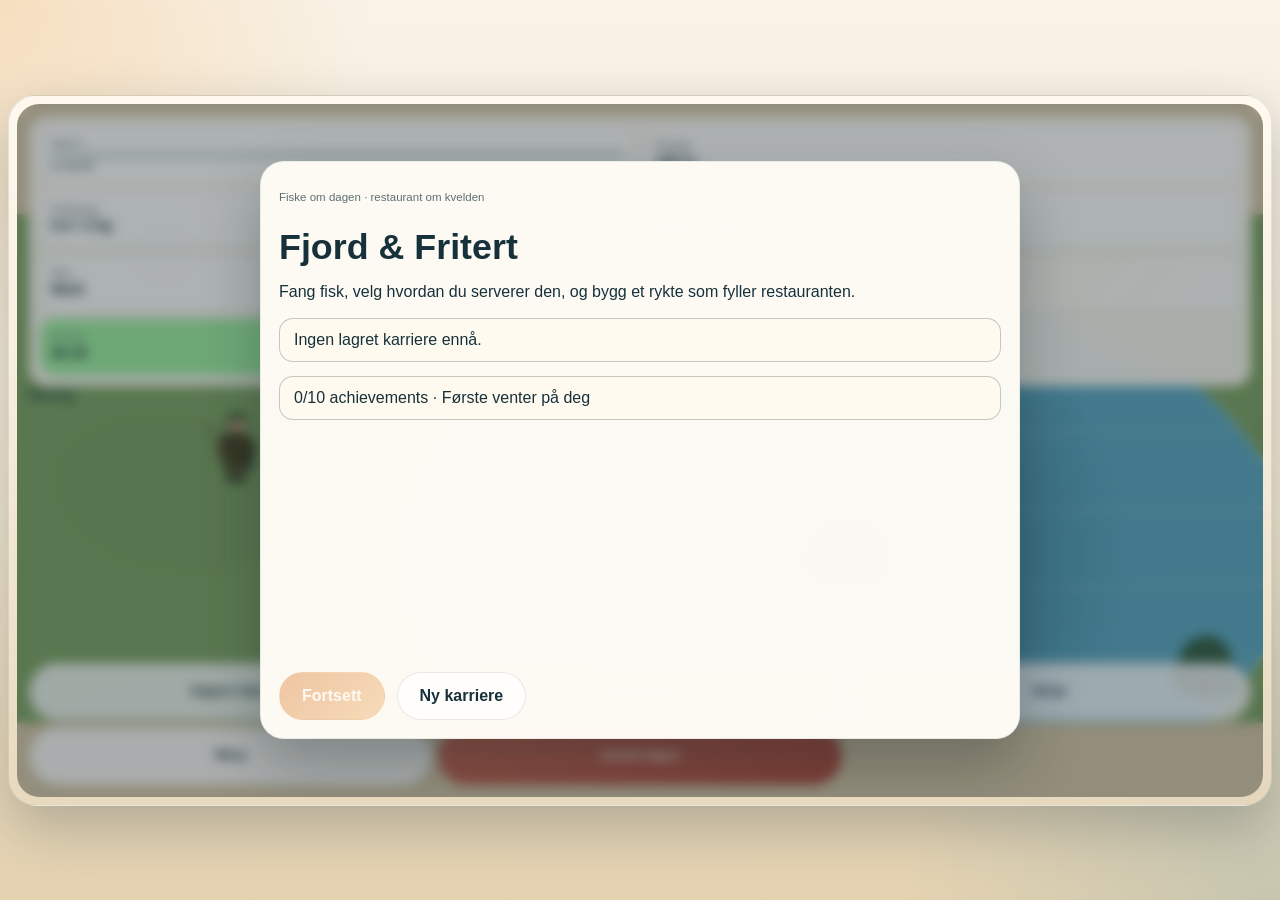
==== commit d3835877: "Improve shop, mobile controls and restaurant portions" ====
--- a/fiskespill/index.html
+++ b/fiskespill/index.html
@@ -115,7 +115,7 @@
                 </div>
               </article>
 
-              <article class="phase-card hidden" id="mapSelectScreen">
+              <article class="phase-card phase-list hidden" id="mapSelectScreen">
                 <div class="phase-copy wide">
                   <p class="phase-kicker">Ny dag</p>
                   <h2>Hvor vil du fiske i dag?</h2>
@@ -201,6 +201,8 @@
                   <p class="phase-kicker">Før neste dag · 1 av 2</p>
                   <h2>Oppgrader utstyret</h2>
                   <p class="phase-lead">Bruk kveldens inntekt på fiskeutstyr, båt, bag, tank eller restaurant.</p>
+                  <p class="shop-balance" id="shopBalance">Penger: 0 kr</p>
+                  <p class="shop-notice" id="shopNotice" role="status" aria-live="polite"></p>
                   <div class="phase-scroll" id="afterShopPanel"></div>
                   <button class="primary-button phase-button" id="afterShopButton" type="button">Videre</button>
                 </div>
@@ -290,6 +292,7 @@
               <div class="joystick-base" id="joystickBase"></div>
               <div class="joystick-knob" id="joystickKnob"></div>
             </div>
+            <div class="joystick-touch-area" id="joystickTouchArea" aria-label="Bevegelse med joystick"><span>Beveg</span></div>
 
             <section class="touch-controls touch-action-dock" id="touchControls">
               <button class="touch-action-button" data-touch-action="interact" id="touchInteractButton" type="button">
--- a/fiskespill/styles.css
+++ b/fiskespill/styles.css
@@ -245,6 +245,13 @@
 .evening-events p { margin: 0 0 7px; padding: 8px; border: 1px solid var(--line); border-radius: 10px; background: white; }
 #summaryScreen .phase-copy { grid-column: 1 / -1; overflow-y: auto; }
 #summaryScreen .summary-art { display: none; }
+.title-progress, .title-achievements, .summary-achievements { padding: 12px 14px; border: 1px solid rgba(24,49,58,.25); border-radius: 14px; background: #fffaf0; }
+.title-actions { display: flex; gap: 12px; flex-wrap: wrap; margin-top: auto; }
+.title-actions button { min-height: 48px; padding: 0 22px; font-weight: 700; }
+.title-actions button:disabled { opacity: .45; cursor: not-allowed; }
+.achievement-card { display: flex; justify-content: space-between; gap: 10px; margin: 8px 0; padding: 10px; border: 1px solid rgba(24,49,58,.25); border-radius: 12px; background: #fff; }
+.achievement-card.earned { border-color: #78a86f; background: #eff8eb; }
+.achievement-card span { color: var(--muted); font-size: .8rem; text-align: right; }
 
 .phase-copy h1,
 .phase-copy h2 {
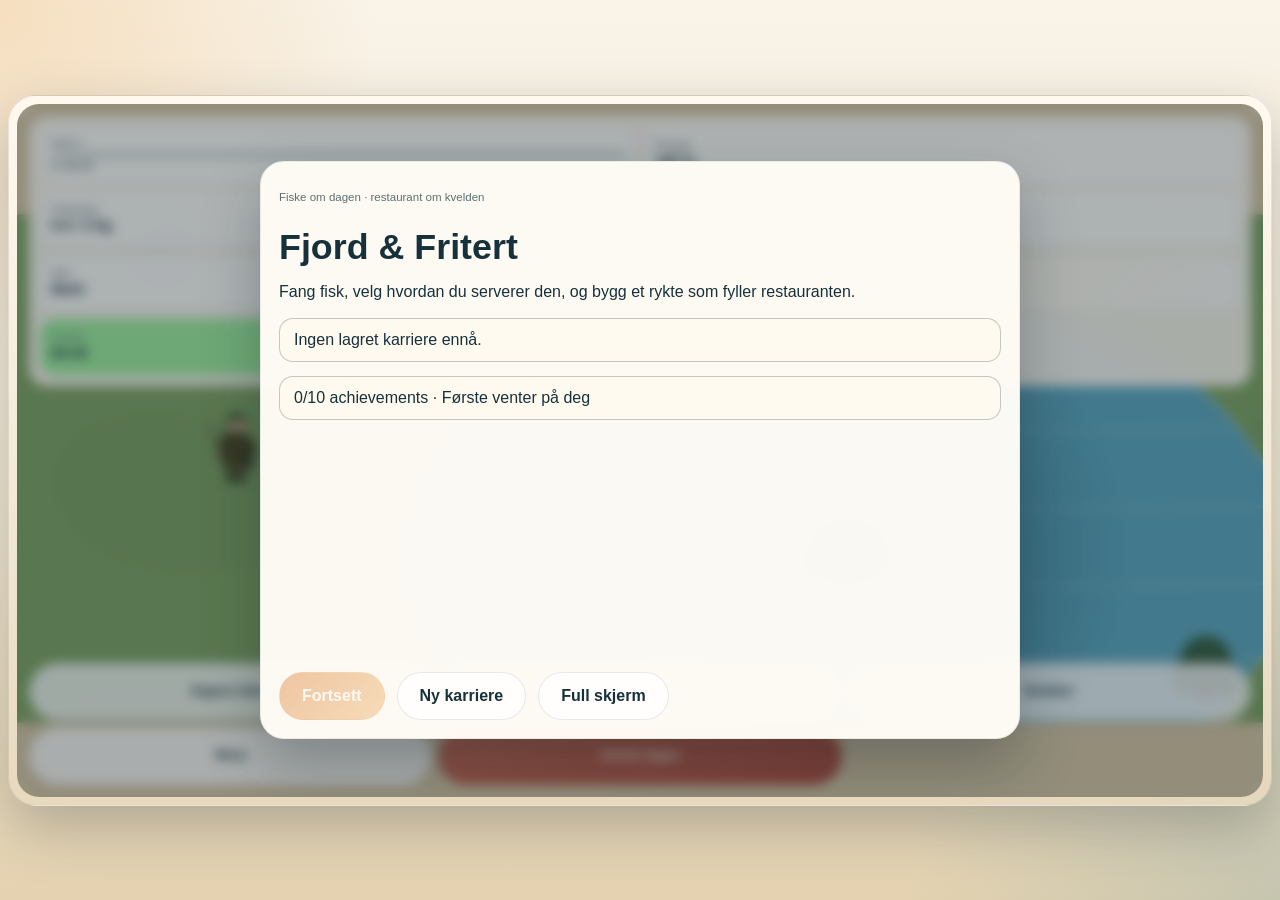
==== commit 09202f4c: "Refine game menus, mobile input, boats and sales summary" ====
--- a/fiskespill/index.html
+++ b/fiskespill/index.html
@@ -49,6 +49,7 @@
                   <div class="title-actions">
                     <button class="primary-button" id="continueButton" type="button">Fortsett</button>
                     <button class="secondary-button" id="newCareerButton" type="button">Ny karriere</button>
+                    <button class="secondary-button" id="titleFullscreenButton" type="button">Full skjerm</button>
                   </div>
                 </div>
               </article>
@@ -131,8 +132,11 @@
                 <div class="phase-copy">
                   <p class="phase-kicker">Kvelden er over</p>
                   <h2>Oppsummering av salg</h2>
-                  <div class="reputation-hero"><span>RYKTE</span><strong id="summaryReputation">0</strong><small id="summaryReputationChange">+0 i kveld</small></div>
+                  <div class="summary-hero-row"><div class="reputation-hero"><span>RYKTE</span><strong id="summaryReputation">0</strong><small id="summaryReputationChange">+0 i kveld</small></div>
+                  <div class="income-hero"><span>INNTEKT</span><strong id="summaryIncomeHero">0 kr</strong></div></div>
                   <div id="reputationFactors" class="reputation-factors"></div>
+                  <div id="incomeBreakdown" class="income-breakdown"></div>
+                  <div id="summaryDetails" class="summary-details">
                   <div class="summary-grid">
                     <div class="summary-chip">
                       <span class="label">Inntekt</span>
@@ -153,6 +157,7 @@
                   </div>
                   <div class="summary-lines" id="summaryLines"></div>
                   <div class="summary-achievements" id="summaryAchievements"></div>
+                  </div>
                   <button class="primary-button phase-button" id="nextDayButton" type="button">
                     Se på utstyr
                   </button>
@@ -199,7 +204,7 @@
               <article class="phase-card phase-list hidden" id="afterShopScreen">
                 <div class="phase-copy wide">
                   <p class="phase-kicker">Før neste dag · 1 av 2</p>
-                  <h2>Oppgrader utstyret</h2>
+                  <h2>Butikker</h2>
                   <p class="phase-lead">Bruk kveldens inntekt på fiskeutstyr, båt, bag, tank eller restaurant.</p>
                   <p class="shop-balance" id="shopBalance">Penger: 0 kr</p>
                   <p class="shop-notice" id="shopNotice" role="status" aria-live="polite"></p>
@@ -287,6 +292,12 @@
                 <div class="catch-actions" id="catchActions"></div>
               </article>
             </section>
+            <section class="catch-overlay hidden" id="endDayConfirm" role="dialog" aria-modal="true" aria-labelledby="endDayConfirmTitle">
+              <article class="catch-card"><h2 id="endDayConfirmTitle">Avslutte dagen?</h2><p>Du drar til restauranten nå.</p>
+                <div class="catch-actions"><button class="secondary-button" id="cancelEndDayButton" type="button">Fortsett å fiske</button>
+                <button class="danger-button" id="confirmEndDayButton" type="button">Avslutt dagen</button></div>
+              </article>
+            </section>
 
             <div class="virtual-joystick hidden" id="virtualJoystick" aria-hidden="true">
               <div class="joystick-base" id="joystickBase"></div>
@@ -311,7 +322,7 @@
             <nav class="bottom-nav">
               <button class="nav-button" data-panel="focus" type="button">Dagens fokus</button>
               <button class="nav-button" data-panel="quests" type="button">Oppdrag</button>
-              <button class="nav-button" data-panel="shop" type="button">Utstyr</button>
+              <button class="nav-button" data-panel="shop" type="button">Butikker</button>
               <button class="nav-button" data-panel="menu" type="button">Meny</button>
               <button class="nav-button nav-end-day" id="endDayButton" type="button">Avslutt dagen</button>
             </nav>
--- a/fiskespill/styles.css
+++ b/fiskespill/styles.css
@@ -217,6 +217,14 @@
   grid-column: 1 / -1;
 }
 .phase-list { height: min(88%, 650px); min-height: 0; grid-template-rows: minmax(0, 1fr); }
+#mapSelectScreen { height: min(88%, 680px); }
+#mapSelectScreen .phase-copy { overflow-y: auto; }
+#mapSelectPanel { max-height: none; }
+.shop-balance { margin: 0; padding: 8px 12px; border: 2px solid #6d9c72; border-radius: 12px; background: #eef7e9; font-weight: 700; }
+.shop-notice { margin: 0; min-height: 1.1em; color: #9c492f; font-weight: 700; }
+.shop-categories { display: flex; gap: 7px; margin-bottom: 10px; position: sticky; top: 0; z-index: 1; background: #fffaf0; padding: 6px 0; }
+.shop-categories button { min-height: 42px; flex: 1; }
+.shop-categories button.active { background: #d7ecdf; border: 2px solid #4f8965; font-weight: 700; }
 .phase-list .phase-copy { min-height: 0; overflow: hidden; }
 .phase-scroll { min-height: 0; flex: 1 1 0; overflow-y: auto; overflow-x: hidden; padding-right: 6px; overscroll-behavior: contain; scrollbar-width: thin; }
 .restaurant-fish { display: grid; grid-template-columns: 68px 1fr minmax(130px, 190px); align-items: center; gap: 10px; padding: 8px; border: 1px solid var(--line); border-radius: 14px; background: #fff; }
@@ -624,9 +632,13 @@
 }
 
 .touch-action-dock {
-  left: auto;
+  left: 12px;
+  right: auto;
   width: auto;
 }
+.joystick-touch-area { pointer-events: auto; position: absolute; right: 12px; bottom: calc(var(--bottom-bar-height) + 14px); width: 110px; height: 110px; border-radius: 50%; border: 2px solid rgba(255,255,255,.8); background: rgba(29,73,86,.55); color: white; display: grid; place-items: center; font-size: .75rem; font-weight: 700; touch-action: none; user-select: none; z-index: 2; }
+.touch-controls { touch-action: none; z-index: 2; }
+.touch-action-button { min-width: 96px; min-height: 70px; padding: 8px 15px; font-weight: 700; font-size: 1rem; touch-action: none; }
 
 .virtual-joystick {
   position: absolute;
@@ -812,5 +824,10 @@
   .phase-art { display: none; }
   .summary-screen .phase-copy { grid-column: 1 / -1; }
   .shop-button, .skill-button, .phase-button { min-height: 46px; }
+  .touch-controls, .joystick-touch-area { bottom: 132px; }
+  .log-dock { bottom: 252px; }
+}
+@media (pointer: coarse) and (min-width: 601px) {
+  .log-dock { bottom: calc(var(--bottom-bar-height) + 138px); }
 }
 
